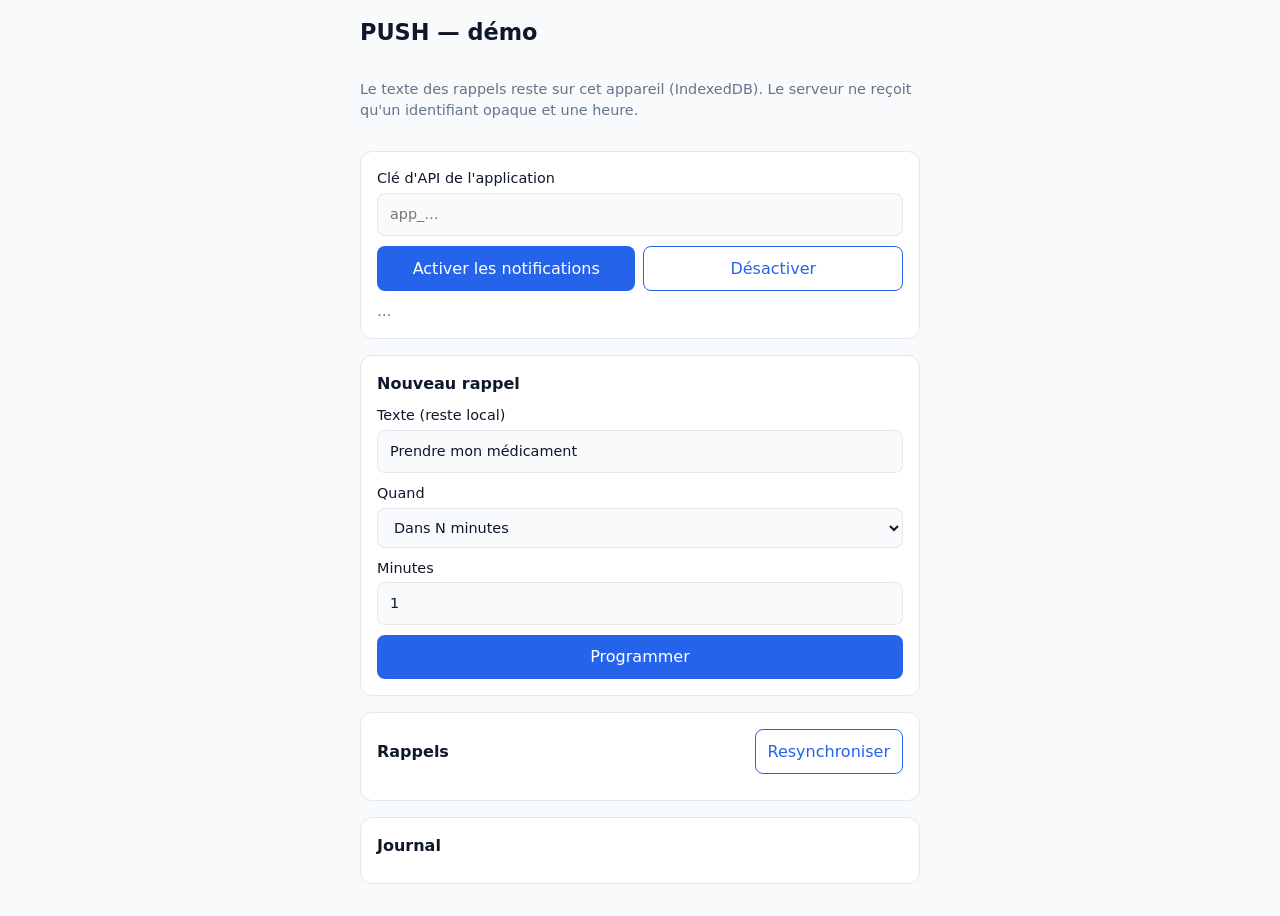
==== web/demo/index.html @ 1fd6e283 "Initial PUSH server: Go Web Push scheduler that knows nothing - Single static Go binary, pure-Go SQL" ====
<!doctype html>
<html lang="fr">
<head>
  <meta charset="utf-8">
  <meta name="viewport" content="width=device-width, initial-scale=1, viewport-fit=cover">
  <title>PUSH démo</title>
  <link rel="manifest" href="manifest.webmanifest">
  <link rel="apple-touch-icon" href="apple-touch-icon.png">
  <meta name="apple-mobile-web-app-capable" content="yes">
  <meta name="theme-color" content="#0f172a">
  <style>
    :root { color-scheme: light dark; --bg: #f8fafc; --fg: #0f172a; --muted: #64748b; --card: #fff; --line: #e2e8f0; --accent: #2563eb; --warn: #b45309; }
    @media (prefers-color-scheme: dark) { :root { --bg: #0f172a; --fg: #e2e8f0; --muted: #94a3b8; --card: #1e293b; --line: #334155; --accent: #60a5fa; --warn: #fbbf24; } }
    * { box-sizing: border-box; }
    body { margin: 0; font: 16px/1.45 system-ui, -apple-system, sans-serif; background: var(--bg); color: var(--fg); padding: max(16px, env(safe-area-inset-top)) 16px 32px; }
    main { max-width: 560px; margin: 0 auto; display: grid; gap: 16px; }
    h1 { font-size: 1.4rem; margin: 0; }
    .card { background: var(--card); border: 1px solid var(--line); border-radius: 12px; padding: 16px; display: grid; gap: 10px; }
    .muted { color: var(--muted); font-size: .9rem; }
    .warn { color: var(--warn); }
    label { display: grid; gap: 4px; font-size: .9rem; }
    input, select, button { font: inherit; padding: 10px 12px; border-radius: 8px; border: 1px solid var(--line); background: var(--bg); color: var(--fg); width: 100%; }
    button { background: var(--accent); color: #fff; border: 0; cursor: pointer; }
    button.secondary { background: transparent; color: var(--accent); border: 1px solid var(--accent); }
    .row { display: flex; gap: 8px; }
    ul { list-style: none; margin: 0; padding: 0; display: grid; gap: 8px; }
    li { display: flex; justify-content: space-between; align-items: center; gap: 8px; border-top: 1px solid var(--line); padding-top: 8px; }
    li button { width: auto; padding: 6px 10px; }
    pre { margin: 0; white-space: pre-wrap; font-size: .8rem; max-height: 200px; overflow: auto; }
    [hidden] { display: none !important; }
  </style>
</head>
<body>
<main>
  <h1>PUSH — démo</h1>
  <p class="muted">Le texte des rappels reste sur cet appareil (IndexedDB). Le serveur ne reçoit qu'un identifiant opaque et une heure.</p>

  <section class="card" id="ios-hint" hidden>
    <strong class="warn">iPhone / iPad : ajoute d'abord cette page à l'écran d'accueil</strong>
    <span class="muted">Partager → « Sur l'écran d'accueil », puis ouvre la démo depuis l'icône. Le Web Push n'existe pas dans Safari « normal » (iOS 16.4+ requis).</span>
  </section>

  <section class="card">
    <label>Clé d'API de l'application
      <input id="app-key" autocomplete="off" spellcheck="false" placeholder="app_…">
    </label>
    <div class="row">
      <button id="enable">Activer les notifications</button>
      <button id="disable" class="secondary">Désactiver</button>
    </div>
    <span id="status" class="muted">…</span>
  </section>

  <section class="card">
    <strong>Nouveau rappel</strong>
    <label>Texte (reste local)
      <input id="text" value="Prendre mon médicament">
    </label>
    <label>Quand
      <select id="mode">
        <option value="in">Dans N minutes</option>
        <option value="daily">Tous les jours à…</option>
      </select>
    </label>
    <label id="in-wrap">Minutes
      <input id="minutes" type="number" min="1" value="1">
    </label>
    <label id="daily-wrap" hidden>Heure
      <input id="time" type="time" value="08:00">
    </label>
    <button id="add">Programmer</button>
  </section>

  <section class="card">
    <div class="row" style="justify-content: space-between; align-items: center">
      <strong>Rappels</strong>
      <button id="resync" class="secondary" style="width:auto">Resynchroniser</button>
    </div>
    <ul id="list"></ul>
  </section>

  <section class="card">
    <strong>Journal</strong>
    <pre id="log"></pre>
  </section>
</main>
<script src="idb.js"></script>
<script type="module" src="app.js"></script>
</body>
</html>
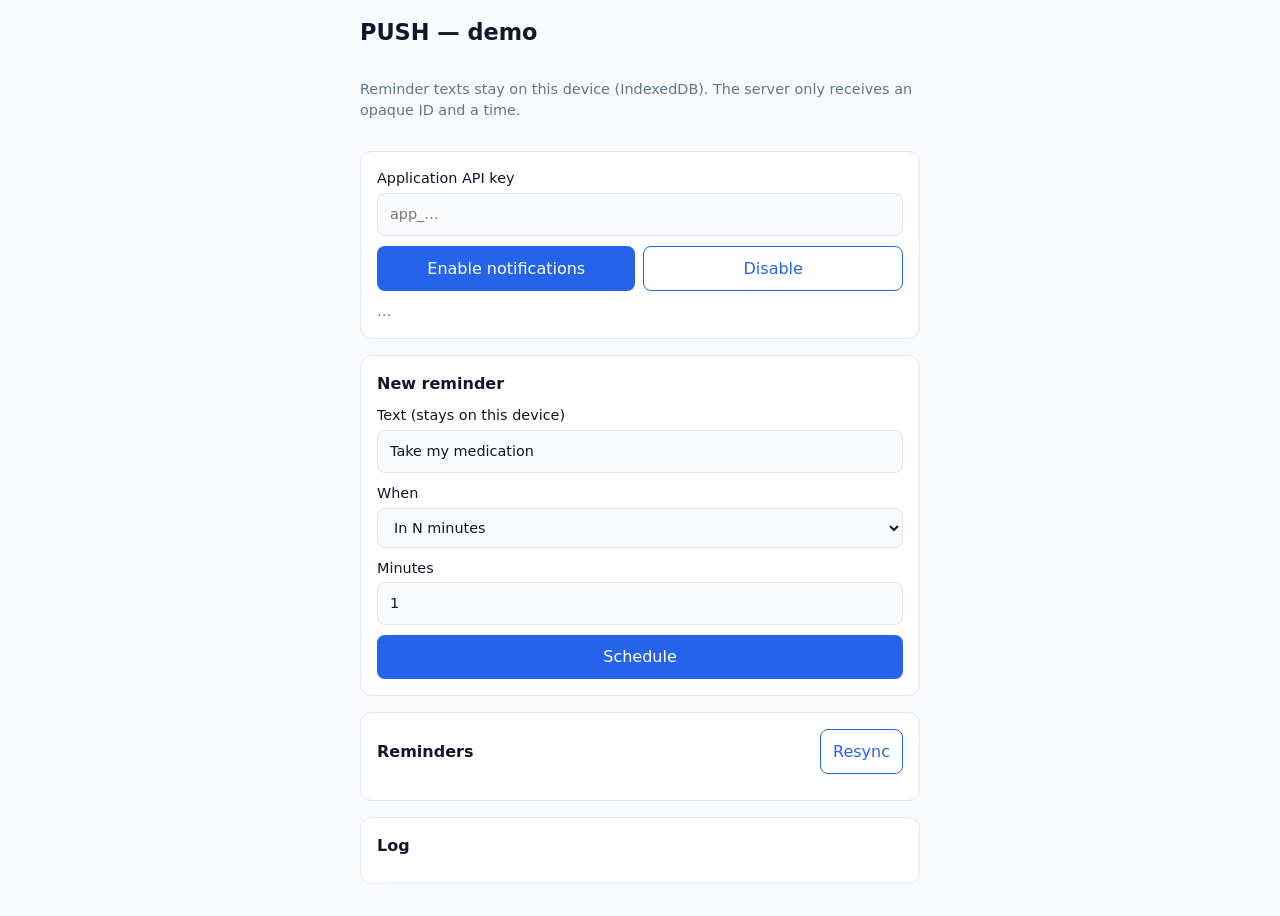
==== commit 42f1ab59: "Add API key requests, web admin UI, revocation; switch to English - Public key request form (/reques" ====
--- a/web/demo/index.html
+++ b/web/demo/index.html
@@ -1,9 +1,9 @@
 <!doctype html>
-<html lang="fr">
+<html lang="en">
 <head>
   <meta charset="utf-8">
   <meta name="viewport" content="width=device-width, initial-scale=1, viewport-fit=cover">
-  <title>PUSH démo</title>
+  <title>PUSH demo</title>
   <link rel="manifest" href="manifest.webmanifest">
   <link rel="apple-touch-icon" href="apple-touch-icon.png">
   <meta name="apple-mobile-web-app-capable" content="yes">
@@ -32,55 +32,55 @@
 </head>
 <body>
 <main>
-  <h1>PUSH — démo</h1>
-  <p class="muted">Le texte des rappels reste sur cet appareil (IndexedDB). Le serveur ne reçoit qu'un identifiant opaque et une heure.</p>
+  <h1>PUSH — demo</h1>
+  <p class="muted">Reminder texts stay on this device (IndexedDB). The server only receives an opaque ID and a time.</p>
 
   <section class="card" id="ios-hint" hidden>
-    <strong class="warn">iPhone / iPad : ajoute d'abord cette page à l'écran d'accueil</strong>
-    <span class="muted">Partager → « Sur l'écran d'accueil », puis ouvre la démo depuis l'icône. Le Web Push n'existe pas dans Safari « normal » (iOS 16.4+ requis).</span>
+    <strong class="warn">iPhone / iPad: add this page to your Home Screen first</strong>
+    <span class="muted">Share → “Add to Home Screen”, then open the demo from its icon. Web Push is not available in regular Safari tabs (iOS 16.4+ required).</span>
   </section>
 
   <section class="card">
-    <label>Clé d'API de l'application
+    <label>Application API key
       <input id="app-key" autocomplete="off" spellcheck="false" placeholder="app_…">
     </label>
     <div class="row">
-      <button id="enable">Activer les notifications</button>
-      <button id="disable" class="secondary">Désactiver</button>
+      <button id="enable">Enable notifications</button>
+      <button id="disable" class="secondary">Disable</button>
     </div>
     <span id="status" class="muted">…</span>
   </section>
 
   <section class="card">
-    <strong>Nouveau rappel</strong>
-    <label>Texte (reste local)
-      <input id="text" value="Prendre mon médicament">
+    <strong>New reminder</strong>
+    <label>Text (stays on this device)
+      <input id="text" value="Take my medication">
     </label>
-    <label>Quand
+    <label>When
       <select id="mode">
-        <option value="in">Dans N minutes</option>
-        <option value="daily">Tous les jours à…</option>
+        <option value="in">In N minutes</option>
+        <option value="daily">Every day at…</option>
       </select>
     </label>
     <label id="in-wrap">Minutes
       <input id="minutes" type="number" min="1" value="1">
     </label>
-    <label id="daily-wrap" hidden>Heure
+    <label id="daily-wrap" hidden>Time
       <input id="time" type="time" value="08:00">
     </label>
-    <button id="add">Programmer</button>
+    <button id="add">Schedule</button>
   </section>
 
   <section class="card">
     <div class="row" style="justify-content: space-between; align-items: center">
-      <strong>Rappels</strong>
-      <button id="resync" class="secondary" style="width:auto">Resynchroniser</button>
+      <strong>Reminders</strong>
+      <button id="resync" class="secondary" style="width:auto">Resync</button>
     </div>
     <ul id="list"></ul>
   </section>
 
   <section class="card">
-    <strong>Journal</strong>
+    <strong>Log</strong>
     <pre id="log"></pre>
   </section>
 </main>
